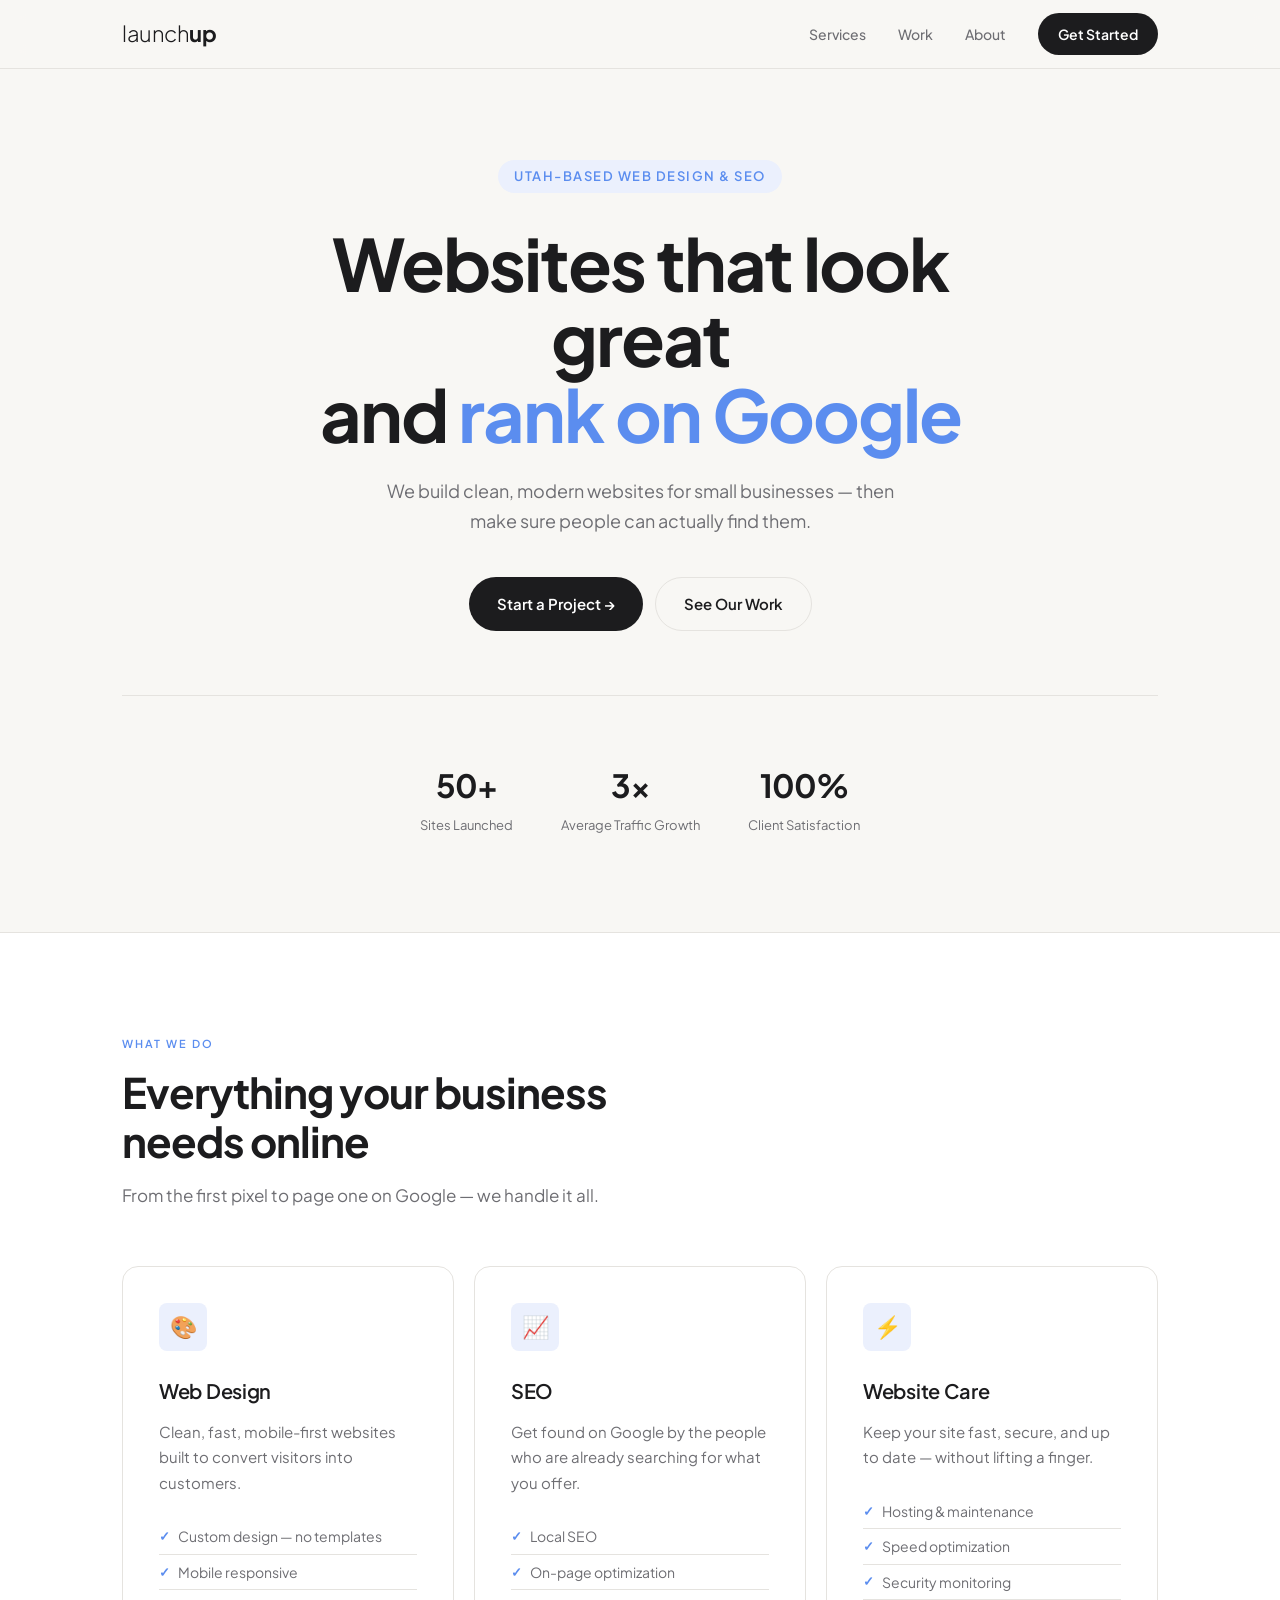
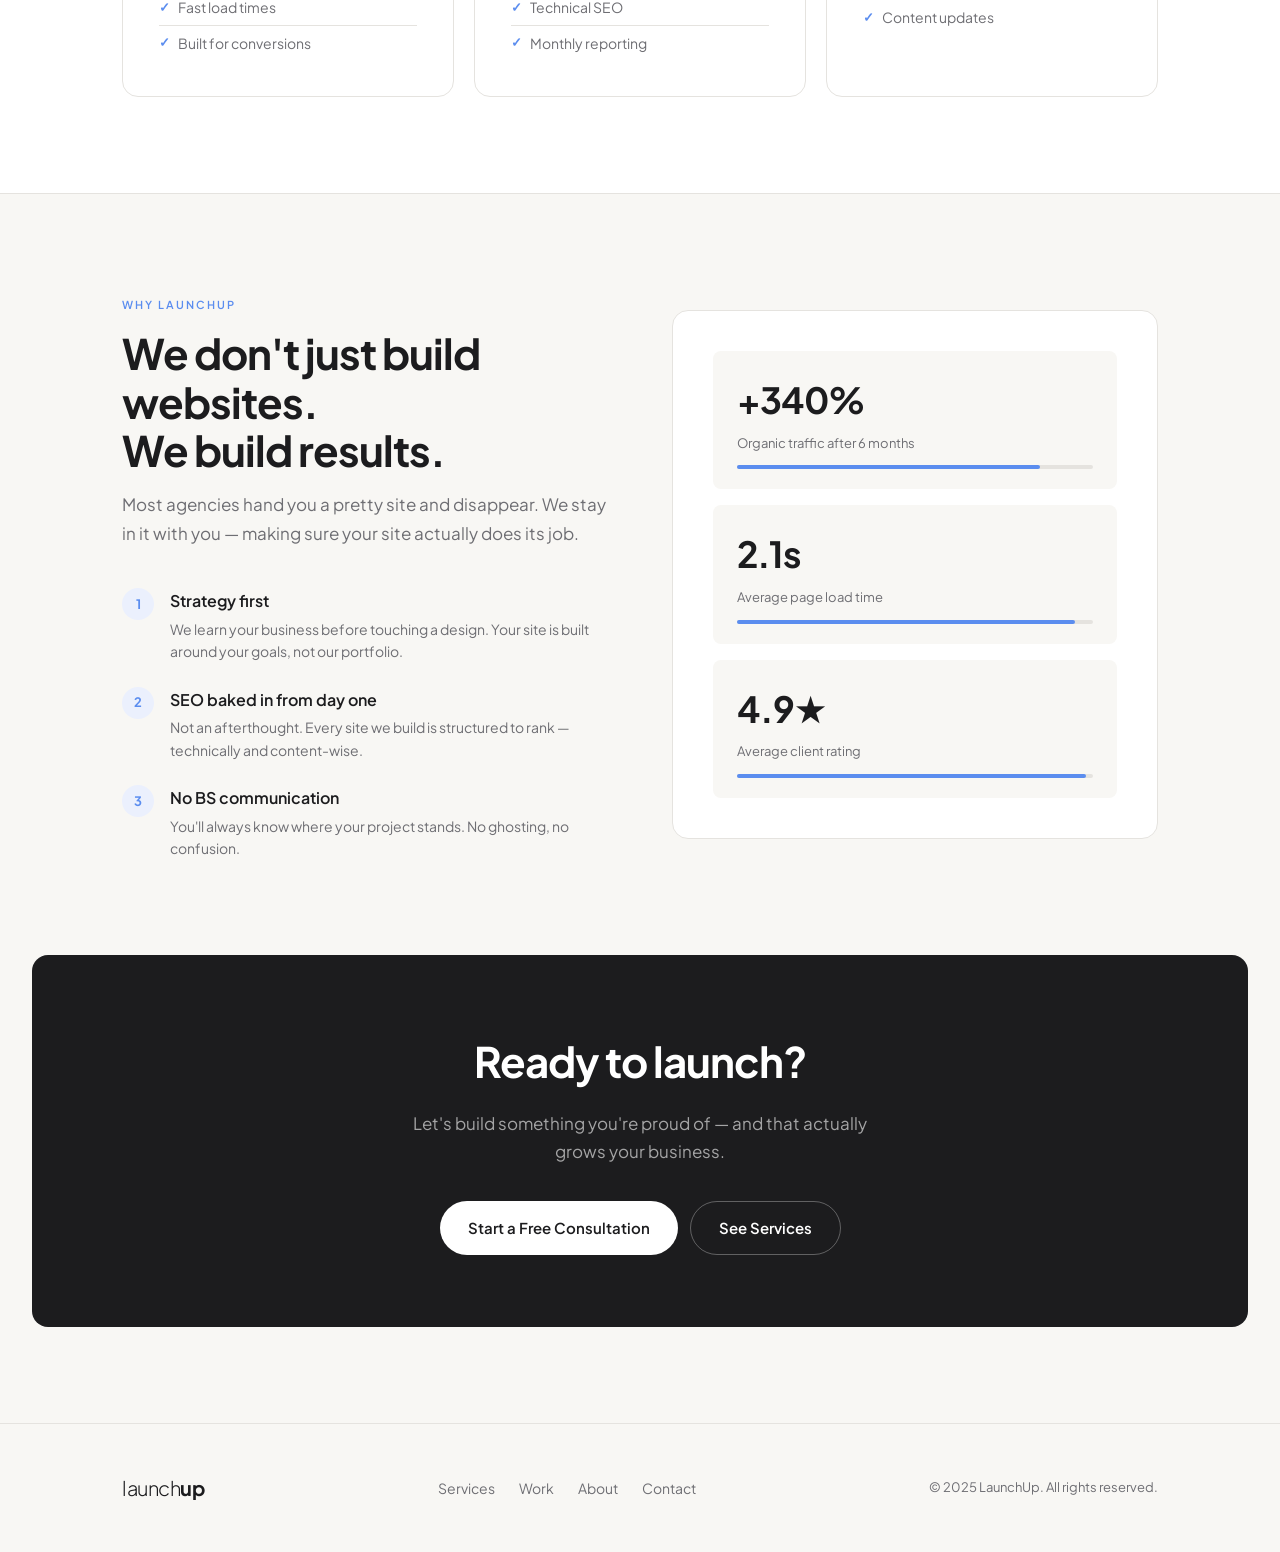
==== index.html @ e00cdf49 "Initial LaunchUp website build 5-page web design & SEO agency site with brand guidelines, responsive" ====
<!DOCTYPE html>
<html lang="en">
<head>
  <meta charset="UTF-8"/>
  <meta name="viewport" content="width=device-width, initial-scale=1.0"/>
  <title>LaunchUp — Web Design & SEO Agency</title>
  <meta name="description" content="LaunchUp is a Utah-based web design and SEO agency. We build clean, modern websites that rank on Google and convert visitors into customers."/>
  <link href="https://fonts.googleapis.com/css2?family=Plus+Jakarta+Sans:wght@300;400;500;600;700&display=swap" rel="stylesheet"/>
  <link rel="stylesheet" href="css/styles.css"/>
</head>
<body>

  <!-- Nav -->
  <nav>
    <div class="nav-inner">
      <a href="index.html" class="nav-logo">launch<span>up</span></a>
      <div class="nav-links">
        <a href="services.html">Services</a>
        <a href="work.html">Work</a>
        <a href="about.html">About</a>
        <a href="contact.html" class="nav-cta">Get Started</a>
      </div>
      <div class="nav-mobile-toggle">
        <span></span><span></span><span></span>
      </div>
    </div>
  </nav>

  <!-- Hero -->
  <section class="hero">
    <div class="container">
      <div class="hero-label">Utah-Based Web Design & SEO</div>
      <h1>Websites that look great<br/>and <em>rank on Google</em></h1>
      <p>We build clean, modern websites for small businesses — then make sure people can actually find them.</p>
      <div class="hero-actions">
        <a href="contact.html" class="btn btn-primary">Start a Project →</a>
        <a href="work.html" class="btn btn-outline">See Our Work</a>
      </div>
      <div class="hero-proof">
        <div class="proof-item">
          <div class="proof-number">50+</div>
          <div class="proof-label">Sites Launched</div>
        </div>
        <div class="proof-item">
          <div class="proof-number">3×</div>
          <div class="proof-label">Average Traffic Growth</div>
        </div>
        <div class="proof-item">
          <div class="proof-number">100%</div>
          <div class="proof-label">Client Satisfaction</div>
        </div>
      </div>
    </div>
  </section>

  <!-- Services -->
  <section style="background: var(--white); border-top: 1px solid var(--border); border-bottom: 1px solid var(--border);">
    <div class="container">
      <div class="section-tag">What We Do</div>
      <h2 class="section-title">Everything your business<br/>needs online</h2>
      <p class="section-desc">From the first pixel to page one on Google — we handle it all.</p>
      <div class="services-grid">
        <div class="service-card">
          <div class="service-icon">🎨</div>
          <h3>Web Design</h3>
          <p>Clean, fast, mobile-first websites built to convert visitors into customers.</p>
          <ul class="service-features">
            <li>Custom design — no templates</li>
            <li>Mobile responsive</li>
            <li>Fast load times</li>
            <li>Built for conversions</li>
          </ul>
        </div>
        <div class="service-card">
          <div class="service-icon">📈</div>
          <h3>SEO</h3>
          <p>Get found on Google by the people who are already searching for what you offer.</p>
          <ul class="service-features">
            <li>Local SEO</li>
            <li>On-page optimization</li>
            <li>Technical SEO</li>
            <li>Monthly reporting</li>
          </ul>
        </div>
        <div class="service-card">
          <div class="service-icon">⚡</div>
          <h3>Website Care</h3>
          <p>Keep your site fast, secure, and up to date — without lifting a finger.</p>
          <ul class="service-features">
            <li>Hosting & maintenance</li>
            <li>Speed optimization</li>
            <li>Security monitoring</li>
            <li>Content updates</li>
          </ul>
        </div>
      </div>
    </div>
  </section>

  <!-- Why Us -->
  <section>
    <div class="container">
      <div class="why-grid">
        <div>
          <div class="section-tag">Why LaunchUp</div>
          <h2 class="section-title">We don't just build websites.<br/>We build results.</h2>
          <p class="section-desc">Most agencies hand you a pretty site and disappear. We stay in it with you — making sure your site actually does its job.</p>
          <div class="why-list">
            <div class="why-item">
              <div class="why-number">1</div>
              <div>
                <h4>Strategy first</h4>
                <p>We learn your business before touching a design. Your site is built around your goals, not our portfolio.</p>
              </div>
            </div>
            <div class="why-item">
              <div class="why-number">2</div>
              <div>
                <h4>SEO baked in from day one</h4>
                <p>Not an afterthought. Every site we build is structured to rank — technically and content-wise.</p>
              </div>
            </div>
            <div class="why-item">
              <div class="why-number">3</div>
              <div>
                <h4>No BS communication</h4>
                <p>You'll always know where your project stands. No ghosting, no confusion.</p>
              </div>
            </div>
          </div>
        </div>
        <div class="why-visual">
          <div class="why-stat">
            <div class="why-stat-number">+340%</div>
            <div class="why-stat-label">Organic traffic after 6 months</div>
            <div class="why-stat-bar"><div class="why-stat-fill" style="width: 85%;"></div></div>
          </div>
          <div class="why-stat">
            <div class="why-stat-number">2.1s</div>
            <div class="why-stat-label">Average page load time</div>
            <div class="why-stat-bar"><div class="why-stat-fill" style="width: 95%;"></div></div>
          </div>
          <div class="why-stat">
            <div class="why-stat-number">4.9★</div>
            <div class="why-stat-label">Average client rating</div>
            <div class="why-stat-bar"><div class="why-stat-fill" style="width: 98%;"></div></div>
          </div>
        </div>
      </div>
    </div>
  </section>

  <!-- CTA -->
  <section style="padding: 0 0 96px;">
    <div class="cta-banner">
      <h2>Ready to launch?</h2>
      <p>Let's build something you're proud of — and that actually grows your business.</p>
      <div class="cta-actions">
        <a href="contact.html" class="btn btn-white">Start a Free Consultation</a>
        <a href="services.html" class="btn btn-ghost">See Services</a>
      </div>
    </div>
  </section>

  <!-- Footer -->
  <footer>
    <div class="footer-inner">
      <div class="footer-logo">launch<span>up</span></div>
      <div class="footer-links">
        <a href="services.html">Services</a>
        <a href="work.html">Work</a>
        <a href="about.html">About</a>
        <a href="contact.html">Contact</a>
      </div>
      <div class="footer-copy">© 2025 LaunchUp. All rights reserved.</div>
    </div>
  </footer>

  <script src="js/main.js"></script>
</body>
</html>
---- css/styles.css ----
/* ─── Reset & Base ─── */
*, *::before, *::after { box-sizing: border-box; margin: 0; padding: 0; }

:root {
  --canvas:     #F8F7F4;
  --white:      #FFFFFF;
  --ink:        #1C1C1E;
  --mist:       #6E6E73;
  --border:     #E5E3DF;
  --sky:        #5B8DEF;
  --sky-light:  #EBF0FD;
  --font:       'Plus Jakarta Sans', sans-serif;
  --radius:     16px;
  --radius-sm:  8px;
  --max-width:  1100px;
}

html { scroll-behavior: smooth; }

body {
  font-family: var(--font);
  background: var(--canvas);
  color: var(--ink);
  line-height: 1.6;
  -webkit-font-smoothing: antialiased;
}

img { display: block; max-width: 100%; }
a { color: inherit; text-decoration: none; }

/* ─── Layout ─── */
.container { max-width: var(--max-width); margin: 0 auto; padding: 0 32px; }
section { padding: 96px 0; }

/* ─── Nav ─── */
nav {
  position: fixed;
  top: 0; left: 0; right: 0;
  z-index: 100;
  background: rgba(248, 247, 244, 0.85);
  backdrop-filter: blur(12px);
  border-bottom: 1px solid var(--border);
}
.nav-inner {
  max-width: var(--max-width);
  margin: 0 auto;
  padding: 0 32px;
  height: 68px;
  display: flex;
  align-items: center;
  justify-content: space-between;
}
.nav-logo {
  font-size: 22px;
  font-weight: 300;
  letter-spacing: -0.5px;
}
.nav-logo span { font-weight: 700; }
.nav-links { display: flex; align-items: center; gap: 32px; }
.nav-links a {
  font-size: 14px;
  font-weight: 500;
  color: var(--mist);
  transition: color 0.2s;
}
.nav-links a:hover { color: var(--ink); }
.nav-cta {
  background: var(--ink);
  color: var(--white) !important;
  padding: 10px 20px;
  border-radius: 100px;
  font-weight: 600 !important;
  transition: opacity 0.2s !important;
}
.nav-cta:hover { opacity: 0.8; }
.nav-mobile-toggle { display: none; flex-direction: column; gap: 5px; cursor: pointer; }
.nav-mobile-toggle span { width: 24px; height: 2px; background: var(--ink); border-radius: 2px; transition: 0.3s; }

/* ─── Buttons ─── */
.btn {
  display: inline-flex;
  align-items: center;
  gap: 8px;
  padding: 14px 28px;
  border-radius: 100px;
  font-family: var(--font);
  font-size: 15px;
  font-weight: 600;
  cursor: pointer;
  transition: all 0.2s;
  border: none;
}
.btn-primary { background: var(--ink); color: var(--white); }
.btn-primary:hover { opacity: 0.85; transform: translateY(-1px); }
.btn-outline { background: transparent; color: var(--ink); border: 1.5px solid var(--border); }
.btn-outline:hover { border-color: var(--ink); transform: translateY(-1px); }
.btn-sky { background: var(--sky); color: var(--white); }
.btn-sky:hover { opacity: 0.85; transform: translateY(-1px); }

/* ─── Hero ─── */
.hero {
  padding: 160px 0 96px;
  text-align: center;
}
.hero-label {
  display: inline-flex;
  align-items: center;
  gap: 8px;
  font-size: 13px;
  font-weight: 600;
  letter-spacing: 1.5px;
  text-transform: uppercase;
  color: var(--sky);
  background: var(--sky-light);
  padding: 6px 16px;
  border-radius: 100px;
  margin-bottom: 32px;
}
.hero h1 {
  font-size: clamp(42px, 6vw, 72px);
  font-weight: 700;
  letter-spacing: -2px;
  line-height: 1.05;
  margin-bottom: 24px;
  max-width: 800px;
  margin-left: auto;
  margin-right: auto;
}
.hero h1 em { font-style: normal; color: var(--sky); }
.hero p {
  font-size: 18px;
  color: var(--mist);
  max-width: 520px;
  margin: 0 auto 40px;
  line-height: 1.7;
}
.hero-actions { display: flex; gap: 12px; justify-content: center; flex-wrap: wrap; }
.hero-proof {
  margin-top: 64px;
  padding-top: 64px;
  border-top: 1px solid var(--border);
  display: flex;
  justify-content: center;
  gap: 48px;
  flex-wrap: wrap;
}
.proof-item { text-align: center; }
.proof-number { font-size: 32px; font-weight: 700; letter-spacing: -1px; }
.proof-label { font-size: 13px; color: var(--mist); margin-top: 4px; }

/* ─── Section Headers ─── */
.section-tag {
  display: inline-block;
  font-size: 11px;
  font-weight: 600;
  letter-spacing: 2px;
  text-transform: uppercase;
  color: var(--sky);
  margin-bottom: 16px;
}
.section-title {
  font-size: clamp(28px, 4vw, 42px);
  font-weight: 700;
  letter-spacing: -1px;
  line-height: 1.15;
  margin-bottom: 16px;
}
.section-desc {
  font-size: 17px;
  color: var(--mist);
  max-width: 520px;
  line-height: 1.7;
}

/* ─── Services Cards ─── */
.services-grid {
  display: grid;
  grid-template-columns: repeat(auto-fit, minmax(300px, 1fr));
  gap: 20px;
  margin-top: 56px;
}
.service-card {
  background: var(--white);
  border: 1px solid var(--border);
  border-radius: var(--radius);
  padding: 36px;
  transition: transform 0.2s, box-shadow 0.2s;
}
.service-card:hover {
  transform: translateY(-4px);
  box-shadow: 0 16px 40px rgba(0,0,0,0.06);
}
.service-icon {
  width: 48px; height: 48px;
  background: var(--sky-light);
  border-radius: var(--radius-sm);
  display: flex; align-items: center; justify-content: center;
  margin-bottom: 24px;
  font-size: 22px;
}
.service-card h3 { font-size: 20px; font-weight: 600; margin-bottom: 12px; letter-spacing: -0.3px; }
.service-card p { font-size: 15px; color: var(--mist); line-height: 1.7; margin-bottom: 24px; }
.service-features { list-style: none; }
.service-features li {
  font-size: 14px;
  color: var(--mist);
  padding: 6px 0;
  border-bottom: 1px solid var(--border);
  display: flex;
  align-items: center;
  gap: 8px;
}
.service-features li:last-child { border-bottom: none; }
.service-features li::before { content: "✓"; color: var(--sky); font-weight: 700; font-size: 13px; }

/* ─── Why Us ─── */
.why-grid {
  display: grid;
  grid-template-columns: 1fr 1fr;
  gap: 64px;
  align-items: center;
}
.why-list { margin-top: 40px; display: flex; flex-direction: column; gap: 24px; }
.why-item { display: flex; gap: 16px; }
.why-number {
  width: 32px; height: 32px;
  background: var(--sky-light);
  color: var(--sky);
  border-radius: 50%;
  display: flex; align-items: center; justify-content: center;
  font-size: 13px; font-weight: 700;
  flex-shrink: 0;
}
.why-item h4 { font-size: 16px; font-weight: 600; margin-bottom: 4px; }
.why-item p { font-size: 14px; color: var(--mist); line-height: 1.6; }
.why-visual {
  background: var(--white);
  border: 1px solid var(--border);
  border-radius: var(--radius);
  padding: 40px;
  display: flex;
  flex-direction: column;
  gap: 16px;
}
.why-stat { padding: 20px 24px; background: var(--canvas); border-radius: var(--radius-sm); }
.why-stat-number { font-size: 36px; font-weight: 700; letter-spacing: -1px; color: var(--ink); }
.why-stat-label { font-size: 13px; color: var(--mist); margin-top: 4px; }
.why-stat-bar { height: 4px; background: var(--border); border-radius: 2px; margin-top: 12px; }
.why-stat-fill { height: 100%; background: var(--sky); border-radius: 2px; }

/* ─── CTA Banner ─── */
.cta-banner {
  background: var(--ink);
  border-radius: var(--radius);
  padding: 72px 64px;
  text-align: center;
  margin: 0 32px;
}
.cta-banner h2 { font-size: clamp(28px, 4vw, 42px); font-weight: 700; letter-spacing: -1px; color: var(--white); margin-bottom: 16px; }
.cta-banner p { font-size: 17px; color: rgba(255,255,255,0.6); margin-bottom: 36px; max-width: 480px; margin-left: auto; margin-right: auto; }
.cta-actions { display: flex; gap: 12px; justify-content: center; flex-wrap: wrap; }
.btn-white { background: var(--white); color: var(--ink); }
.btn-white:hover { opacity: 0.9; transform: translateY(-1px); }
.btn-ghost { background: transparent; color: var(--white); border: 1.5px solid rgba(255,255,255,0.3); }
.btn-ghost:hover { border-color: var(--white); transform: translateY(-1px); }

/* ─── Footer ─── */
footer {
  border-top: 1px solid var(--border);
  padding: 48px 0;
}
.footer-inner {
  max-width: var(--max-width);
  margin: 0 auto;
  padding: 0 32px;
  display: flex;
  justify-content: space-between;
  align-items: center;
  flex-wrap: wrap;
  gap: 16px;
}
.footer-logo { font-size: 20px; font-weight: 300; letter-spacing: -0.5px; }
.footer-logo span { font-weight: 700; }
.footer-links { display: flex; gap: 24px; }
.footer-links a { font-size: 14px; color: var(--mist); transition: color 0.2s; }
.footer-links a:hover { color: var(--ink); }
.footer-copy { font-size: 13px; color: var(--mist); }

/* ─── Page Hero (inner pages) ─── */
.page-hero {
  padding: 140px 0 72px;
  border-bottom: 1px solid var(--border);
}
.page-hero h1 { font-size: clamp(36px, 5vw, 60px); font-weight: 700; letter-spacing: -1.5px; margin-bottom: 16px; }
.page-hero p { font-size: 18px; color: var(--mist); max-width: 520px; line-height: 1.7; }

/* ─── Cards ─── */
.card {
  background: var(--white);
  border: 1px solid var(--border);
  border-radius: var(--radius);
  overflow: hidden;
  transition: transform 0.2s, box-shadow 0.2s;
}
.card:hover { transform: translateY(-4px); box-shadow: 0 16px 40px rgba(0,0,0,0.06); }
.card-body { padding: 28px; }
.card-tag {
  font-size: 11px;
  font-weight: 600;
  letter-spacing: 1.5px;
  text-transform: uppercase;
  color: var(--sky);
  margin-bottom: 12px;
}
.card h3 { font-size: 20px; font-weight: 600; letter-spacing: -0.3px; margin-bottom: 8px; }
.card p { font-size: 14px; color: var(--mist); line-height: 1.6; }

/* ─── Contact Form ─── */
.contact-grid { display: grid; grid-template-columns: 1fr 1fr; gap: 64px; align-items: start; }
.form-group { margin-bottom: 20px; }
.form-group label { display: block; font-size: 13px; font-weight: 600; margin-bottom: 8px; }
.form-group input,
.form-group textarea,
.form-group select {
  width: 100%;
  padding: 14px 16px;
  background: var(--white);
  border: 1.5px solid var(--border);
  border-radius: var(--radius-sm);
  font-family: var(--font);
  font-size: 15px;
  color: var(--ink);
  transition: border-color 0.2s;
  outline: none;
  appearance: none;
}
.form-group input:focus,
.form-group textarea:focus,
.form-group select:focus { border-color: var(--sky); }
.form-group textarea { resize: vertical; min-height: 140px; }
.contact-info { display: flex; flex-direction: column; gap: 24px; }
.contact-info-item { display: flex; gap: 16px; align-items: flex-start; }
.contact-info-icon {
  width: 44px; height: 44px;
  background: var(--sky-light);
  border-radius: var(--radius-sm);
  display: flex; align-items: center; justify-content: center;
  font-size: 18px;
  flex-shrink: 0;
}
.contact-info-item h4 { font-size: 14px; font-weight: 600; margin-bottom: 4px; }
.contact-info-item p { font-size: 14px; color: var(--mist); }
.meet-embed {
  background: var(--white);
  border: 1px solid var(--border);
  border-radius: var(--radius);
  padding: 32px;
  margin-top: 32px;
  text-align: center;
}
.meet-embed h3 { font-size: 18px; font-weight: 600; margin-bottom: 8px; }
.meet-embed p { font-size: 14px; color: var(--mist); margin-bottom: 20px; }

/* ─── About ─── */
.team-grid { display: grid; grid-template-columns: repeat(auto-fit, minmax(260px, 1fr)); gap: 24px; margin-top: 48px; }
.team-card {
  background: var(--white);
  border: 1px solid var(--border);
  border-radius: var(--radius);
  padding: 32px;
  text-align: center;
}
.team-avatar {
  width: 80px; height: 80px;
  background: var(--sky-light);
  border-radius: 50%;
  margin: 0 auto 20px;
  display: flex; align-items: center; justify-content: center;
  font-size: 32px;
}
.team-card h3 { font-size: 18px; font-weight: 600; margin-bottom: 4px; }
.team-card p { font-size: 14px; color: var(--mist); }
.values-grid { display: grid; grid-template-columns: repeat(auto-fit, minmax(220px, 1fr)); gap: 20px; margin-top: 48px; }
.value-card {
  background: var(--white);
  border: 1px solid var(--border);
  border-radius: var(--radius);
  padding: 28px;
}
.value-icon { font-size: 28px; margin-bottom: 16px; }
.value-card h4 { font-size: 16px; font-weight: 600; margin-bottom: 8px; }
.value-card p { font-size: 14px; color: var(--mist); line-height: 1.6; }

/* ─── Work / Portfolio ─── */
.work-grid { display: grid; grid-template-columns: repeat(auto-fit, minmax(320px, 1fr)); gap: 24px; margin-top: 48px; }
.work-card {
  background: var(--white);
  border: 1px solid var(--border);
  border-radius: var(--radius);
  overflow: hidden;
  transition: transform 0.2s, box-shadow 0.2s;
}
.work-card:hover { transform: translateY(-4px); box-shadow: 0 16px 40px rgba(0,0,0,0.06); }
.work-thumb {
  height: 200px;
  display: flex; align-items: center; justify-content: center;
  font-size: 48px;
}
.work-body { padding: 28px; }
.work-body h3 { font-size: 18px; font-weight: 600; margin-bottom: 6px; }
.work-body p { font-size: 14px; color: var(--mist); margin-bottom: 16px; line-height: 1.6; }
.work-tags { display: flex; gap: 8px; flex-wrap: wrap; }
.work-tag {
  font-size: 12px;
  font-weight: 600;
  background: var(--sky-light);
  color: var(--sky);
  padding: 4px 12px;
  border-radius: 100px;
}

/* ─── Responsive ─── */
@media (max-width: 768px) {
  .container { padding: 0 20px; }
  section { padding: 64px 0; }
  .nav-links { display: none; }
  .nav-mobile-toggle { display: flex; }
  .why-grid { grid-template-columns: 1fr; }
  .contact-grid { grid-template-columns: 1fr; }
  .cta-banner { padding: 48px 24px; margin: 0 20px; }
  .footer-inner { flex-direction: column; text-align: center; }
  .hero { padding: 120px 0 64px; }
  .hero-proof { gap: 32px; }
}
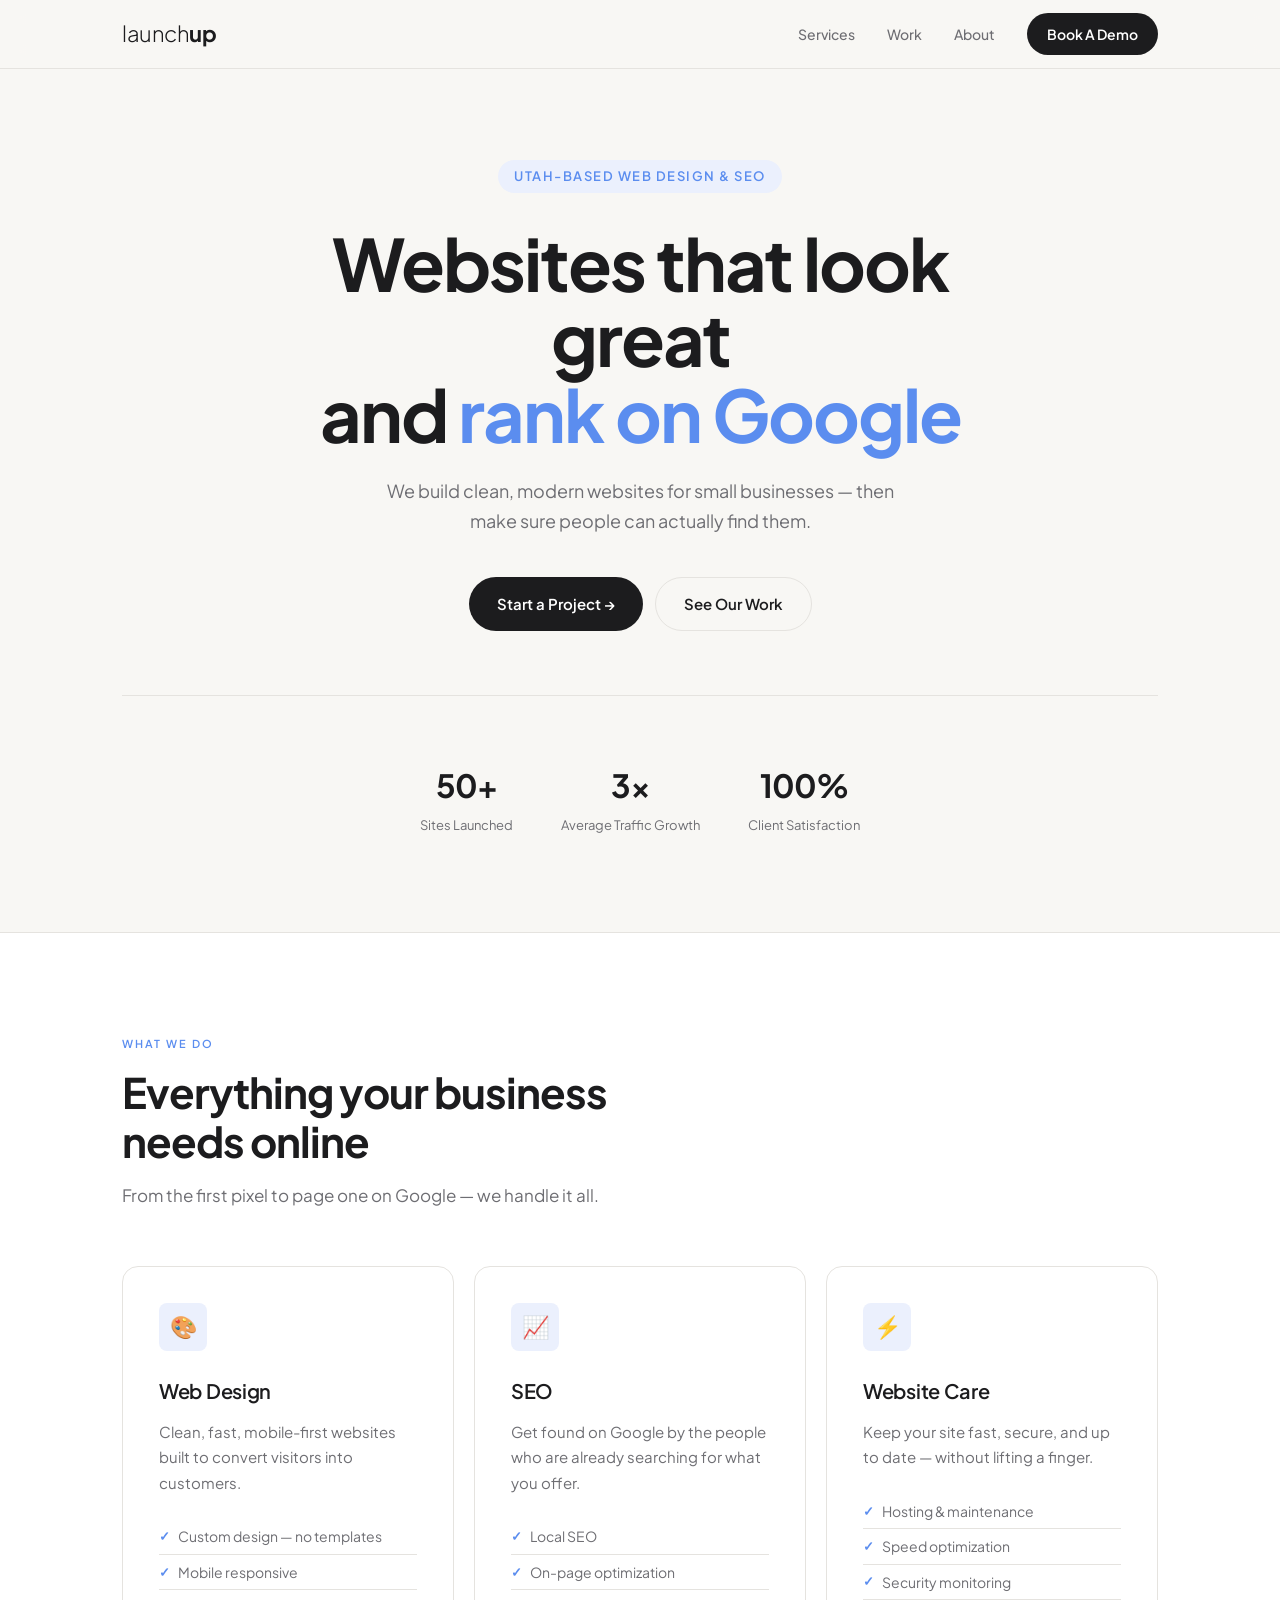
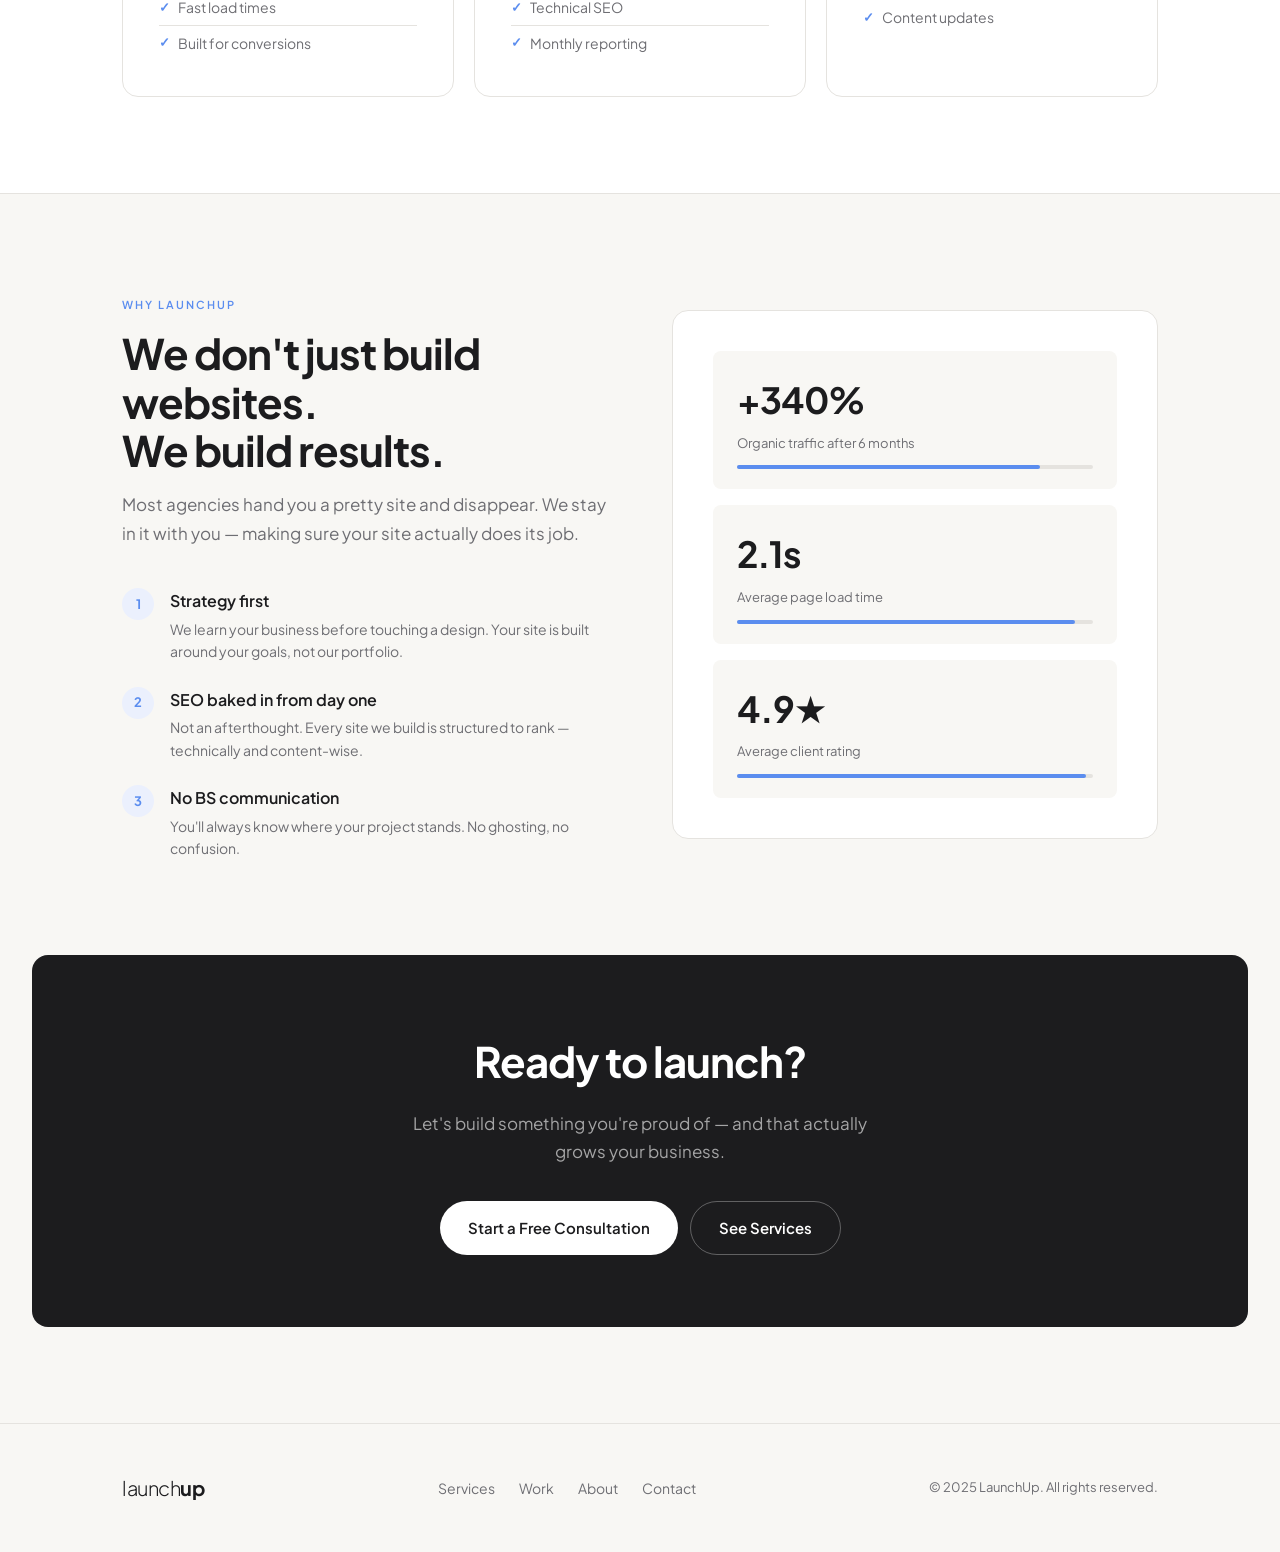
==== commit cc05cc1f: "Update nav: Book A Demo button links to Google booking page Replaced Get Started with Book A Demo an" ====
--- a/index.html
+++ b/index.html
@@ -18,7 +18,7 @@
         <a href="services.html">Services</a>
         <a href="work.html">Work</a>
         <a href="about.html">About</a>
-        <a href="contact.html" class="nav-cta">Get Started</a>
+        <a href="https://calendar.app.google/5xGWhsXPHwpKxLdu9" target="_blank" rel="noopener" class="nav-cta">Book A Demo</a>
       </div>
       <div class="nav-mobile-toggle">
         <span></span><span></span><span></span>
